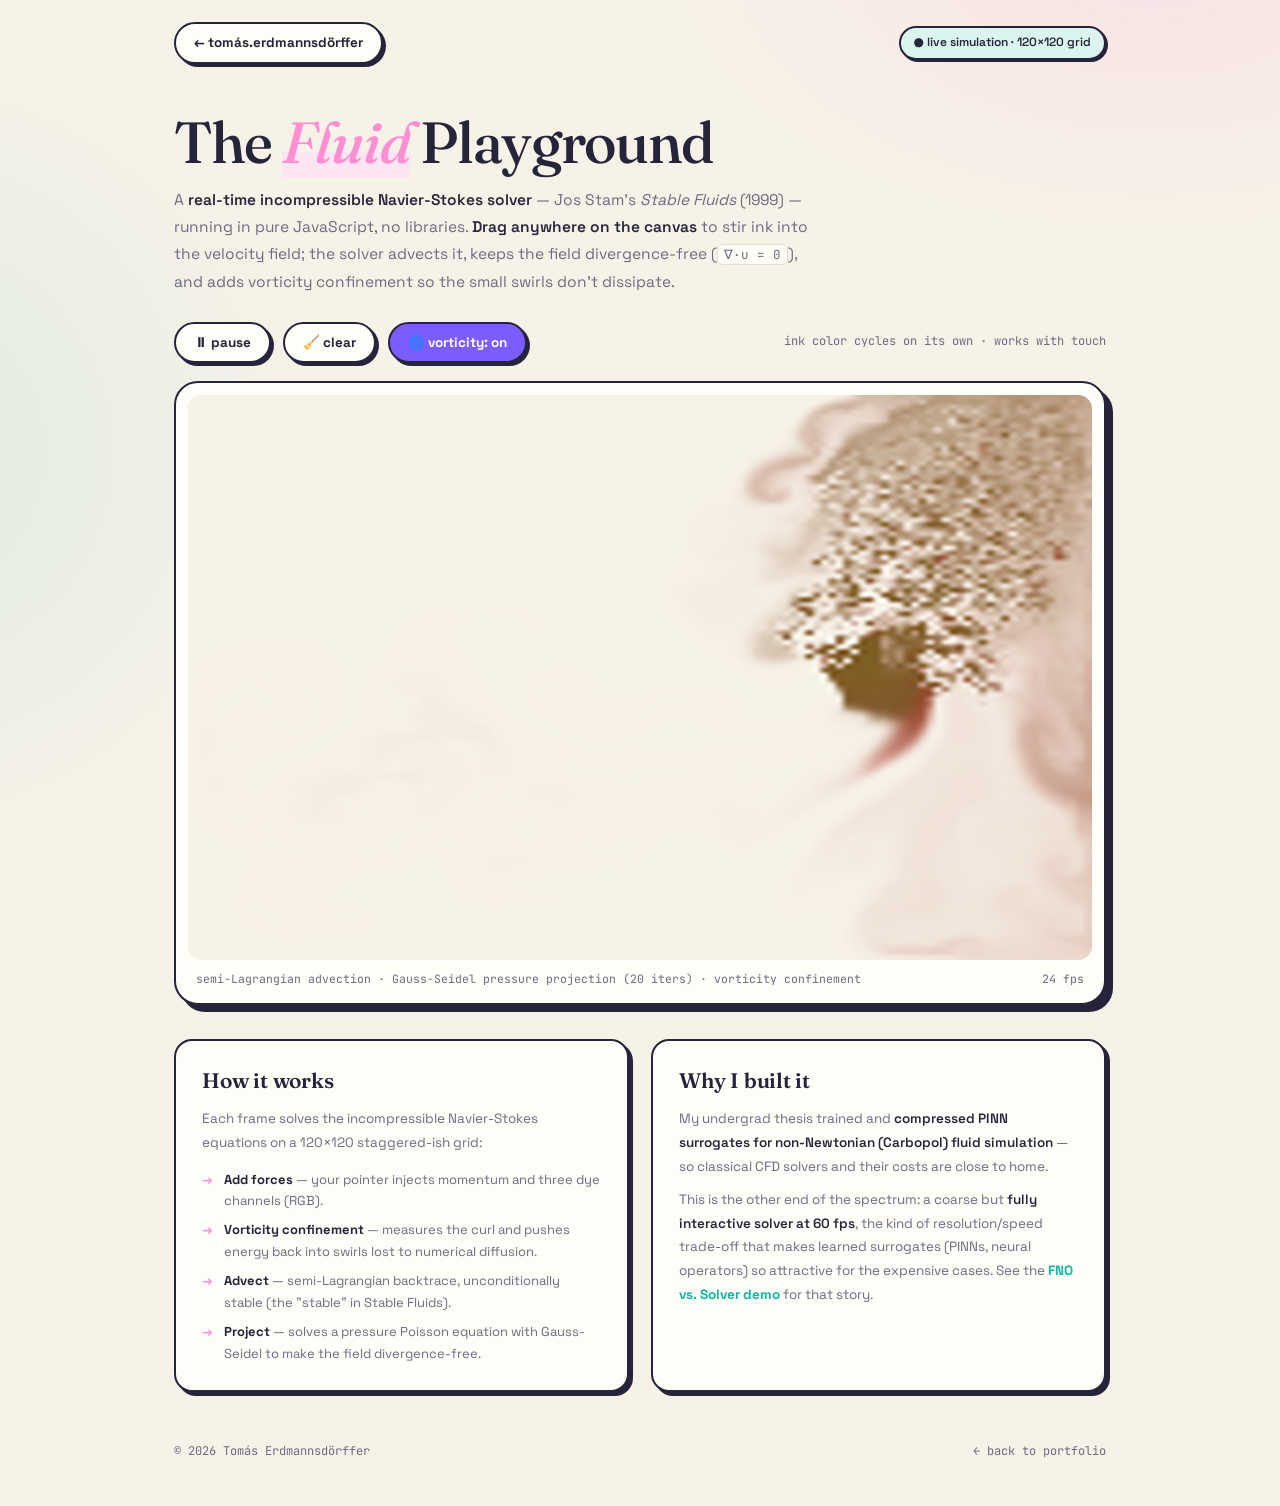
==== projects/fluid-playground/index.html @ 270fd9d8 "full rehaul" ====
<!doctype html>
<html lang="en">
<head>
<meta charset="utf-8">
<meta name="viewport" content="width=device-width,initial-scale=1">
<title>Fluid Playground — Tomás Erdmannsdörffer</title>
<meta name="description" content="A real-time incompressible Navier-Stokes solver (Jos Stam's stable fluids) running in pure JavaScript. Drag to stir candy-colored ink.">
<link rel="icon" href="data:image/svg+xml,<svg xmlns=%22http://www.w3.org/2000/svg%22 viewBox=%220 0 100 100%22><text y=%22.9em%22 font-size=%2290%22>🌀</text></svg>">
<link rel="preconnect" href="https://fonts.googleapis.com">
<link rel="preconnect" href="https://fonts.gstatic.com" crossorigin>
<link href="https://fonts.googleapis.com/css2?family=Fraunces:ital,opsz,wght@0,9..144,500;0,9..144,600;1,9..144,500&family=Space+Grotesk:wght@400;500;600;700&family=JetBrains+Mono:wght@400;500;600&display=swap" rel="stylesheet">
<style>
:root{
  --paper:#f7f2e8; --card:#fffdf7;
  --ink:#26243a; --dim:#6e6a80; --line:#e6ddcc;
  --coral:#ff5d73; --teal:#0fb5a3; --yellow:#ffc445; --violet:#7c5cff; --pink:#ff8fd2;
  --coral-bg:#ffe7ea; --teal-bg:#dcf4ef; --yellow-bg:#fff3d4; --violet-bg:#ebe4ff; --pink-bg:#ffe4f3;
  --body:'Space Grotesk', system-ui, sans-serif;
  --display:'Fraunces', Georgia, serif;
  --mono:'JetBrains Mono', ui-monospace, Menlo, monospace;
}
*{box-sizing:border-box}
html,body{margin:0;padding:0}
body{
  background:var(--paper);color:var(--ink);font-family:var(--body);font-size:15.5px;line-height:1.65;
  -webkit-font-smoothing:antialiased;
  background-image:
    radial-gradient(800px 460px at 90% -5%, rgba(255,143,210,.16), transparent 60%),
    radial-gradient(700px 700px at -8% 50%, rgba(15,181,163,.10), transparent 60%);
  background-attachment:fixed;
}
::selection{background:var(--yellow);color:var(--ink)}
a{color:inherit;text-decoration:none}
.shell{max-width:980px;margin:0 auto;padding:0 24px}

header{padding:22px 0}
.bar{display:flex;align-items:center;justify-content:space-between;gap:14px;flex-wrap:wrap}
.crumb{
  display:inline-flex;align-items:center;gap:8px;background:var(--card);
  border:2px solid var(--ink);border-radius:999px;padding:8px 18px;font-weight:700;font-size:13.5px;
  box-shadow:3px 3px 0 var(--ink);transition:transform .15s, box-shadow .15s;
}
.crumb:hover{transform:translate(-2px,-2px);box-shadow:5px 5px 0 var(--ink)}
.chip{
  display:inline-flex;align-items:center;gap:7px;background:var(--card);border:2px solid var(--ink);
  border-radius:999px;padding:5px 13px;font-size:12px;font-weight:600;box-shadow:2px 2px 0 var(--ink);
}
.chip.live{background:var(--teal-bg)}

h1{font-family:var(--display);font-weight:500;font-size:clamp(34px,5.4vw,58px);line-height:1.05;letter-spacing:-.02em;margin:26px 0 14px}
h1 em{font-style:italic;color:var(--pink);background:linear-gradient(transparent 64%,var(--pink-bg) 64%)}
.lede{color:var(--dim);max-width:640px;margin:0 0 26px;line-height:1.75}
.lede b{color:var(--ink);font-weight:600}
.lede code{font-family:var(--mono);font-size:12.5px;background:var(--card);border:1.5px solid var(--line);border-radius:6px;padding:1px 6px}

.controls{display:flex;gap:12px;flex-wrap:wrap;align-items:center;margin-bottom:18px}
.btn{
  display:inline-flex;align-items:center;gap:8px;padding:10px 18px;border:2px solid var(--ink);
  border-radius:999px;background:var(--card);color:var(--ink);font-family:var(--body);
  font-size:13.5px;font-weight:700;cursor:pointer;box-shadow:3px 3px 0 var(--ink);
  transition:transform .15s, box-shadow .15s;
}
.btn:hover{transform:translate(-2px,-2px);box-shadow:5px 5px 0 var(--ink)}
.btn:active{transform:translate(1px,1px);box-shadow:1px 1px 0 var(--ink)}
.btn.on{background:var(--violet);color:#fff}
.hint{font-family:var(--mono);font-size:12px;color:var(--dim);margin-left:auto}

.stage{
  background:var(--card);border:2px solid var(--ink);border-radius:24px;
  box-shadow:7px 7px 0 var(--ink);padding:12px;margin-bottom:34px;
}
#fluid{
  display:block;width:100%;height:auto;aspect-ratio:16/10;border-radius:14px;
  background:var(--paper);cursor:crosshair;touch-action:none;
}
.stage .foot{display:flex;justify-content:space-between;align-items:center;gap:10px;flex-wrap:wrap;padding:10px 8px 2px;font-family:var(--mono);font-size:11.5px;color:var(--dim)}

.explain{display:grid;grid-template-columns:1fr 1fr;gap:22px;margin-bottom:40px}
@media (max-width:720px){.explain{grid-template-columns:1fr}}
.card{background:var(--card);border:2px solid var(--ink);border-radius:18px;padding:22px 26px;box-shadow:4px 4px 0 var(--ink)}
.card h3{font-family:var(--display);font-size:21px;font-weight:600;margin:0 0 10px;letter-spacing:-.01em}
.card p{color:var(--dim);font-size:13.5px;margin:0 0 10px;line-height:1.75}
.card p b{color:var(--ink);font-weight:600}
.card code{font-family:var(--mono);font-size:12px;background:var(--paper);border:1.5px solid var(--line);border-radius:6px;padding:1px 6px}
.steps{margin:8px 0 0;padding:0;list-style:none;font-size:13px;color:var(--dim)}
.steps li{padding:4px 0 4px 22px;position:relative}
.steps li::before{content:"→";position:absolute;left:0;color:var(--pink);font-weight:700}
.steps li b{color:var(--ink)}

footer{padding:10px 0 44px;font-family:var(--mono);font-size:12px;color:var(--dim);display:flex;justify-content:space-between;flex-wrap:wrap;gap:10px}
@media (prefers-reduced-motion: reduce){ *{transition-duration:.01ms !important} }
</style>
</head>
<body>

<div class="shell">

<header>
  <div class="bar">
    <a class="crumb" href="../../">← tomás.erdmannsdörffer</a>
    <span class="chip live">● live simulation · 120×120 grid</span>
  </div>
</header>

<h1>The <em>Fluid</em> Playground</h1>
<p class="lede">
  A <b>real-time incompressible Navier-Stokes solver</b> — Jos Stam's <i>Stable Fluids</i> (1999) —
  running in pure JavaScript, no libraries. <b>Drag anywhere on the canvas</b> to stir ink into the
  velocity field; the solver advects it, keeps the field divergence-free
  (<code>∇·u = 0</code>), and adds vorticity confinement so the small swirls don't dissipate.
</p>

<div class="controls">
  <button class="btn" id="btnPause">⏸ pause</button>
  <button class="btn" id="btnClear">🧹 clear</button>
  <button class="btn on" id="btnVort">🌀 vorticity: on</button>
  <span class="hint">ink color cycles on its own · works with touch</span>
</div>

<div class="stage">
  <canvas id="fluid" aria-label="Interactive fluid simulation — drag to stir colored ink"></canvas>
  <div class="foot">
    <span>semi-Lagrangian advection · Gauss-Seidel pressure projection (20 iters) · vorticity confinement</span>
    <span id="fps">— fps</span>
  </div>
</div>

<div class="explain">
  <div class="card">
    <h3>How it works</h3>
    <p>Each frame solves the incompressible Navier-Stokes equations on a 120×120 staggered-ish grid:</p>
    <ul class="steps">
      <li><b>Add forces</b> — your pointer injects momentum and three dye channels (RGB).</li>
      <li><b>Vorticity confinement</b> — measures the curl and pushes energy back into swirls lost to numerical diffusion.</li>
      <li><b>Advect</b> — semi-Lagrangian backtrace, unconditionally stable (the "stable" in Stable Fluids).</li>
      <li><b>Project</b> — solves a pressure Poisson equation with Gauss-Seidel to make the field divergence-free.</li>
    </ul>
  </div>
  <div class="card">
    <h3>Why I built it</h3>
    <p>
      My undergrad thesis trained and <b>compressed PINN surrogates for non-Newtonian (Carbopol)
      fluid simulation</b> — so classical CFD solvers and their costs are close to home.
    </p>
    <p>
      This is the other end of the spectrum: a coarse but <b>fully interactive solver at 60&nbsp;fps</b>,
      the kind of resolution/speed trade-off that makes learned surrogates (PINNs, neural operators)
      so attractive for the expensive cases. See the <a href="../fno-vs-solver/" style="font-weight:700;color:var(--teal)">FNO vs. Solver demo</a> for that story.
    </p>
  </div>
</div>

<footer>
  <span>© 2026 Tomás Erdmannsdörffer</span>
  <a href="../../">← back to portfolio</a>
</footer>

</div>

<script>
(function(){
'use strict';

/* ---------- simulation state (Stam, "Real-Time Fluid Dynamics for Games") ---------- */
var N = 120;                       // interior cells per side
var SZ = (N + 2) * (N + 2);
function IX(i, j){ return i + (N + 2) * j; }

var u  = new Float32Array(SZ), v  = new Float32Array(SZ);
var u0 = new Float32Array(SZ), v0 = new Float32Array(SZ);
var dR = new Float32Array(SZ), dG = new Float32Array(SZ), dB = new Float32Array(SZ);
var d0 = new Float32Array(SZ);
var curl = new Float32Array(SZ);

var DT = 0.1;
var DISSIPATION = 0.994;
var VORT_EPS = 2.4;
var vortOn = true, paused = false;

function set_bnd(b, x){
  for(var i = 1; i <= N; i++){
    x[IX(0,     i)] = b === 1 ? -x[IX(1, i)] : x[IX(1, i)];
    x[IX(N + 1, i)] = b === 1 ? -x[IX(N, i)] : x[IX(N, i)];
    x[IX(i,     0)] = b === 2 ? -x[IX(i, 1)] : x[IX(i, 1)];
    x[IX(i, N + 1)] = b === 2 ? -x[IX(i, N)] : x[IX(i, N)];
  }
  x[IX(0, 0)]         = .5 * (x[IX(1, 0)] + x[IX(0, 1)]);
  x[IX(0, N + 1)]     = .5 * (x[IX(1, N + 1)] + x[IX(0, N)]);
  x[IX(N + 1, 0)]     = .5 * (x[IX(N, 0)] + x[IX(N + 1, 1)]);
  x[IX(N + 1, N + 1)] = .5 * (x[IX(N, N + 1)] + x[IX(N + 1, N)]);
}

function lin_solve(b, x, x0, a, c, iter){
  var cr = 1 / c;
  for(var k = 0; k < iter; k++){
    for(var j = 1; j <= N; j++){
      var row = (N + 2) * j;
      for(var i = 1; i <= N; i++){
        var id = i + row;
        x[id] = (x0[id] + a * (x[id - 1] + x[id + 1] + x[id - (N + 2)] + x[id + (N + 2)])) * cr;
      }
    }
    set_bnd(b, x);
  }
}

function advect(b, d, dPrev, uu, vv){
  var dt0 = DT * N;
  for(var j = 1; j <= N; j++){
    for(var i = 1; i <= N; i++){
      var id = IX(i, j);
      var x = i - dt0 * uu[id], y = j - dt0 * vv[id];
      if(x < .5) x = .5; if(x > N + .5) x = N + .5;
      if(y < .5) y = .5; if(y > N + .5) y = N + .5;
      var i0 = x | 0, i1 = i0 + 1, j0 = y | 0, j1 = j0 + 1;
      var s1 = x - i0, s0 = 1 - s1, t1 = y - j0, t0 = 1 - t1;
      d[id] = s0 * (t0 * dPrev[IX(i0, j0)] + t1 * dPrev[IX(i0, j1)])
            + s1 * (t0 * dPrev[IX(i1, j0)] + t1 * dPrev[IX(i1, j1)]);
    }
  }
  set_bnd(b, d);
}

function project(uu, vv, p, div){
  var i, j, id;
  for(j = 1; j <= N; j++) for(i = 1; i <= N; i++){
    id = IX(i, j);
    div[id] = -.5 * (uu[id + 1] - uu[id - 1] + vv[id + (N + 2)] - vv[id - (N + 2)]) / N;
    p[id] = 0;
  }
  set_bnd(0, div); set_bnd(0, p);
  lin_solve(0, p, div, 1, 4, 20);
  for(j = 1; j <= N; j++) for(i = 1; i <= N; i++){
    id = IX(i, j);
    uu[id] -= .5 * N * (p[id + 1] - p[id - 1]);
    vv[id] -= .5 * N * (p[id + (N + 2)] - p[id - (N + 2)]);
  }
  set_bnd(1, uu); set_bnd(2, vv);
}

function vorticityConfinement(){
  var i, j, id;
  for(j = 1; j <= N; j++) for(i = 1; i <= N; i++){
    id = IX(i, j);
    curl[id] = .5 * (v[id + 1] - v[id - 1] - u[id + (N + 2)] + u[id - (N + 2)]);
  }
  for(j = 2; j < N; j++) for(i = 2; i < N; i++){
    id = IX(i, j);
    var dwdx = .5 * (Math.abs(curl[id + 1]) - Math.abs(curl[id - 1]));
    var dwdy = .5 * (Math.abs(curl[id + (N + 2)]) - Math.abs(curl[id - (N + 2)]));
    var len = Math.sqrt(dwdx * dwdx + dwdy * dwdy) + 1e-5;
    dwdx /= len; dwdy /= len;
    u[id] += DT * VORT_EPS * dwdy * curl[id];
    v[id] -= DT * VORT_EPS * dwdx * curl[id];
  }
}

function step(){
  if(vortOn) vorticityConfinement();
  // velocity: project → advect → project (zero viscosity, stability from the scheme itself)
  project(u, v, u0, v0);
  u0.set(u); v0.set(v);
  advect(1, u, u0, u0, v0);
  advect(2, v, v0, u0, v0);
  project(u, v, u0, v0);
  // dye: dissipate then advect each channel
  advectDye(dR); advectDye(dG); advectDye(dB);
}
function advectDye(d){
  for(var k = 0; k < SZ; k++) d0[k] = d[k] * DISSIPATION;
  advect(0, d, d0, u, v);
}

/* ---------- injection ---------- */
var hue = Math.random() * 360;
function hsl2rgb(h, s, l){
  h = ((h % 360) + 360) % 360;
  var c = (1 - Math.abs(2 * l - 1)) * s;
  var x = c * (1 - Math.abs((h / 60) % 2 - 1));
  var m = l - c / 2, r = 0, g = 0, b = 0;
  if(h < 60){ r = c; g = x; } else if(h < 120){ r = x; g = c; }
  else if(h < 180){ g = c; b = x; } else if(h < 240){ g = x; b = c; }
  else if(h < 300){ r = x; b = c; } else { r = c; b = x; }
  return [r + m, g + m, b + m];
}

function inject(gx, gy, dx, dy, amount){
  var col = hsl2rgb(hue, .85, .58);
  var rad = 2;
  for(var oj = -rad; oj <= rad; oj++){
    for(var oi = -rad; oi <= rad; oi++){
      var i = Math.round(gx) + oi, j = Math.round(gy) + oj;
      if(i < 1 || i > N || j < 1 || j > N) continue;
      var fall = Math.max(0, 1 - (oi * oi + oj * oj) / (rad * rad + 1));
      var id = IX(i, j);
      u[id] += dx * 14 * fall;
      v[id] += dy * 14 * fall;
      dR[id] = Math.min(1.6, dR[id] + col[0] * amount * fall);
      dG[id] = Math.min(1.6, dG[id] + col[1] * amount * fall);
      dB[id] = Math.min(1.6, dB[id] + col[2] * amount * fall);
    }
  }
}

/* ---------- pointer ---------- */
var canvas = document.getElementById('fluid');
var dragging = false, px = 0, py = 0, lastInteract = -1e9;

function toGrid(e){
  var r = canvas.getBoundingClientRect();
  return [ (e.clientX - r.left) / r.width * N, (e.clientY - r.top) / r.height * N ];
}
canvas.addEventListener('pointerdown', function(e){
  dragging = true;
  var g = toGrid(e); px = g[0]; py = g[1];
  lastInteract = performance.now();
  canvas.setPointerCapture(e.pointerId);
});
canvas.addEventListener('pointermove', function(e){
  if(!dragging) return;
  var g = toGrid(e);
  inject(g[0], g[1], g[0] - px, g[1] - py, .55);
  px = g[0]; py = g[1];
  lastInteract = performance.now();
});
addEventListener('pointerup', function(){ dragging = false; });

/* idle attract mode: a wandering emitter keeps it alive until the user plays */
var autoT = 0;
function autoSwirl(dt){
  autoT += dt;
  var cx = N / 2 + N * .3 * Math.sin(autoT * .7);
  var cy = N / 2 + N * .28 * Math.sin(autoT * 1.13 + 1.4);
  var dx = N * .3 * .7 * Math.cos(autoT * .7) * dt;
  var dy = N * .28 * 1.13 * Math.cos(autoT * 1.13 + 1.4) * dt;
  inject(cx, cy, dx * 2.4, dy * 2.4, .3);
}

/* ---------- controls ---------- */
document.getElementById('btnClear').addEventListener('click', function(){
  u.fill(0); v.fill(0); dR.fill(0); dG.fill(0); dB.fill(0);
});
var btnPause = document.getElementById('btnPause');
btnPause.addEventListener('click', function(){
  paused = !paused;
  btnPause.textContent = paused ? '▶ play' : '⏸ pause';
  btnPause.classList.toggle('on', paused);
});
var btnVort = document.getElementById('btnVort');
btnVort.addEventListener('click', function(){
  vortOn = !vortOn;
  btnVort.textContent = '🌀 vorticity: ' + (vortOn ? 'on' : 'off');
  btnVort.classList.toggle('on', vortOn);
});

/* ---------- rendering ---------- */
var off = document.createElement('canvas');
off.width = N; off.height = N;
var offCtx = off.getContext('2d');
var img = offCtx.createImageData(N, N);
var ctx = canvas.getContext('2d');

function sizeCanvas(){
  var r = canvas.getBoundingClientRect();
  var dpr = Math.min(window.devicePixelRatio || 1, 1.5);
  canvas.width  = Math.max(2, Math.round(r.width * dpr));
  canvas.height = Math.max(2, Math.round(r.height * dpr));
}
sizeCanvas();
addEventListener('resize', sizeCanvas, { passive:true });

var PR = 247, PG = 242, PB = 232;   // paper color
function render(){
  var data = img.data, k = 0;
  for(var j = 1; j <= N; j++){
    for(var i = 1; i <= N; i++){
      var id = IX(i, j);
      var r = dR[id], g = dG[id], b = dB[id];
      var tot = r + g + b;
      var a = 1 - Math.exp(-tot * 2.2);
      if(tot < 1e-6){
        data[k] = PR; data[k+1] = PG; data[k+2] = PB;
      } else {
        var inv = 1 / tot;
        data[k]   = PR * (1 - a) + (r * inv * 255) * a;
        data[k+1] = PG * (1 - a) + (g * inv * 255) * a;
        data[k+2] = PB * (1 - a) + (b * inv * 255) * a;
      }
      data[k+3] = 255;
      k += 4;
    }
  }
  offCtx.putImageData(img, 0, 0);
  ctx.imageSmoothingEnabled = true;
  ctx.imageSmoothingQuality = 'high';
  ctx.drawImage(off, 0, 0, canvas.width, canvas.height);
}

/* ---------- main loop ---------- */
var reduced = matchMedia('(prefers-reduced-motion: reduce)').matches;
var fpsEl = document.getElementById('fps'), frames = 0, fpsT = performance.now();
var last = performance.now();

function loop(now){
  requestAnimationFrame(loop);
  var dt = Math.min((now - last) / 1000, .05);
  last = now;
  if(document.hidden) return;
  if(!paused){
    hue += 28 * dt;
    if(!reduced && now - lastInteract > 2500) autoSwirl(dt);
    step();
  }
  render();
  frames++;
  if(now - fpsT > 1000){
    fpsEl.textContent = frames + ' fps';
    frames = 0; fpsT = now;
  }
}
requestAnimationFrame(loop);

/* seed a first splash so the canvas is never empty */
inject(N * .5, N * .55, 1.2, -.8, .9);
inject(N * .35, N * .45, -.8, .9, .9);

})();
</script>

</body>
</html>
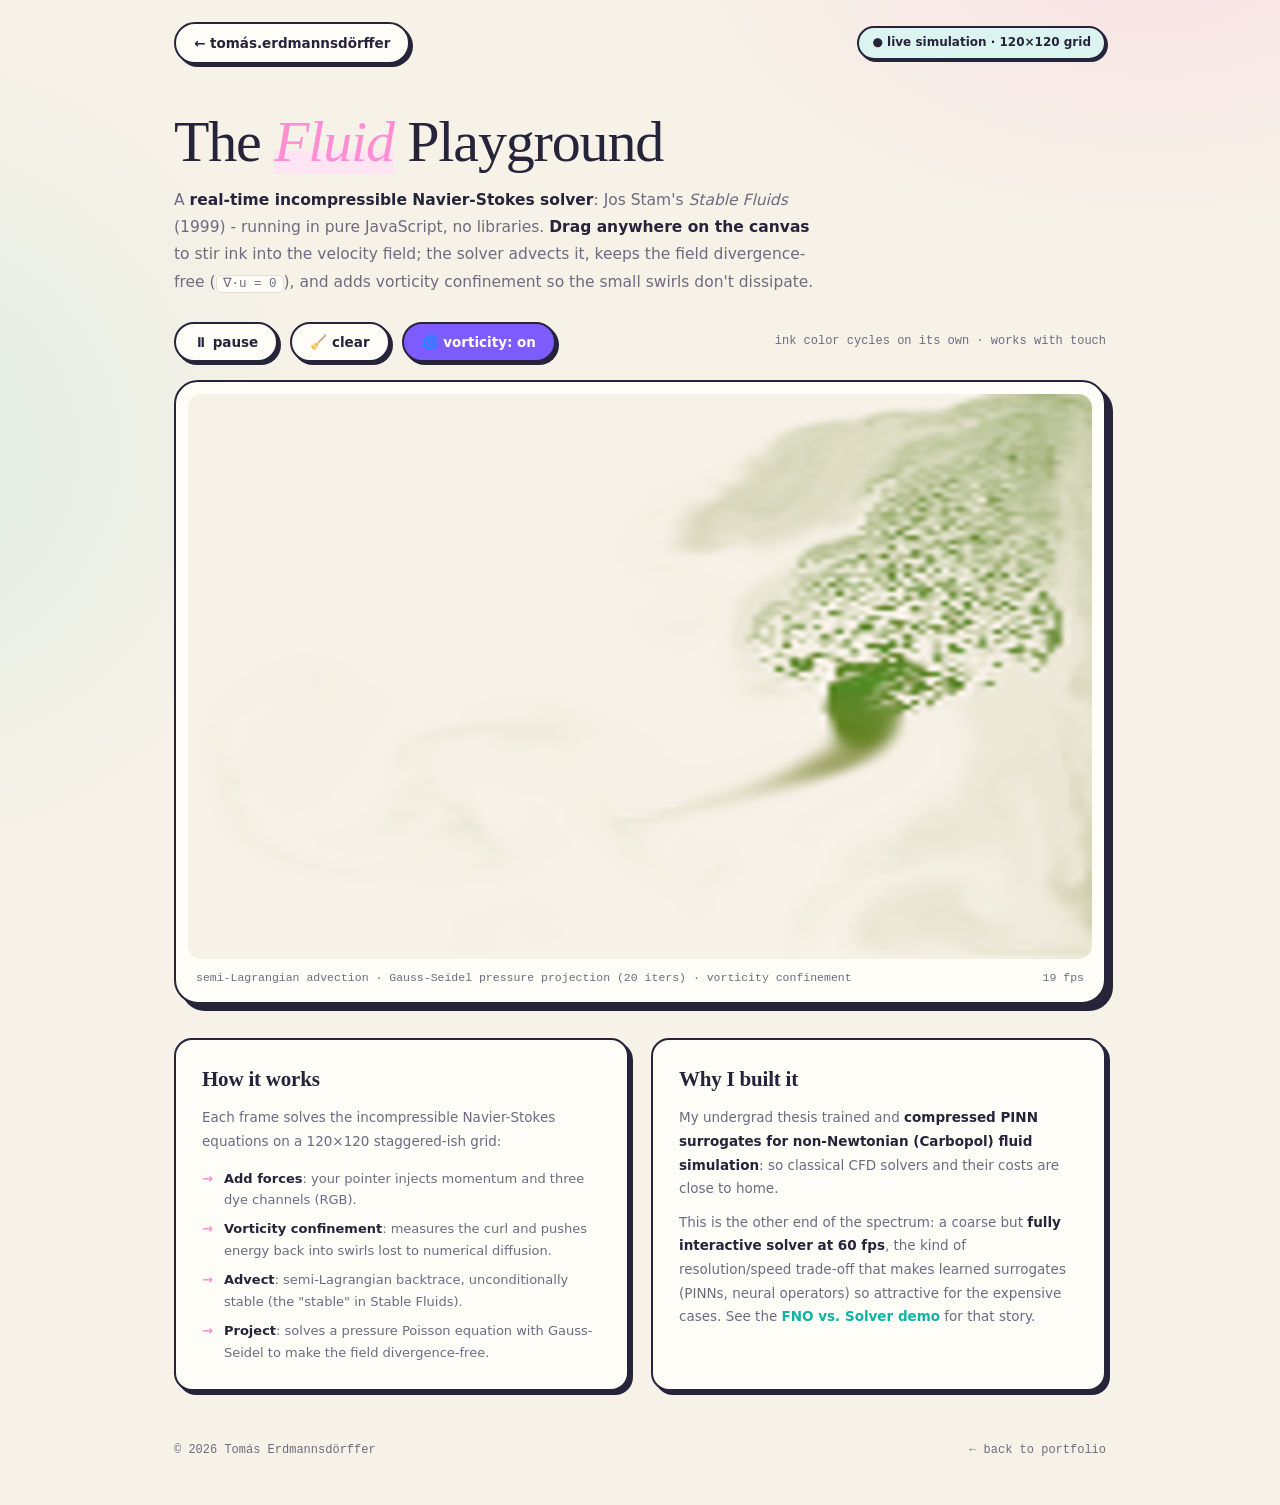
==== commit 9037fc34: "Revamp: modular architecture, hero toy playground, buddy rework, mobile fixes" ====
--- a/projects/fluid-playground/index.html
+++ b/projects/fluid-playground/index.html
@@ -3,12 +3,15 @@
 <head>
 <meta charset="utf-8">
 <meta name="viewport" content="width=device-width,initial-scale=1">
-<title>Fluid Playground — Tomás Erdmannsdörffer</title>
+<title>Fluid Playground - Tomás Erdmannsdörffer</title>
 <meta name="description" content="A real-time incompressible Navier-Stokes solver (Jos Stam's stable fluids) running in pure JavaScript. Drag to stir candy-colored ink.">
 <link rel="icon" href="data:image/svg+xml,<svg xmlns=%22http://www.w3.org/2000/svg%22 viewBox=%220 0 100 100%22><text y=%22.9em%22 font-size=%2290%22>🌀</text></svg>">
-<link rel="preconnect" href="https://fonts.googleapis.com">
-<link rel="preconnect" href="https://fonts.gstatic.com" crossorigin>
-<link href="https://fonts.googleapis.com/css2?family=Fraunces:ital,opsz,wght@0,9..144,500;0,9..144,600;1,9..144,500&family=Space+Grotesk:wght@400;500;600;700&family=JetBrains+Mono:wght@400;500;600&display=swap" rel="stylesheet">
+<style>
+@font-face{font-family:'Fraunces';src:url('../../fonts/fraunces.woff2') format('woff2');font-weight:400 600;font-style:normal;font-display:swap}
+@font-face{font-family:'Fraunces';src:url('../../fonts/fraunces-italic.woff2') format('woff2');font-weight:400 500;font-style:italic;font-display:swap}
+@font-face{font-family:'Space Grotesk';src:url('../../fonts/space-grotesk.woff2') format('woff2');font-weight:400 700;font-style:normal;font-display:swap}
+@font-face{font-family:'JetBrains Mono';src:url('../../fonts/jetbrains-mono.woff2') format('woff2');font-weight:400 600;font-style:normal;font-display:swap}
+</style>
 <style>
 :root{
   --paper:#f7f2e8; --card:#fffdf7;
@@ -104,7 +107,7 @@
 
 <h1>The <em>Fluid</em> Playground</h1>
 <p class="lede">
-  A <b>real-time incompressible Navier-Stokes solver</b> — Jos Stam's <i>Stable Fluids</i> (1999) —
+  A <b>real-time incompressible Navier-Stokes solver</b>: Jos Stam's <i>Stable Fluids</i> (1999) -
   running in pure JavaScript, no libraries. <b>Drag anywhere on the canvas</b> to stir ink into the
   velocity field; the solver advects it, keeps the field divergence-free
   (<code>∇·u = 0</code>), and adds vorticity confinement so the small swirls don't dissipate.
@@ -118,10 +121,10 @@
 </div>
 
 <div class="stage">
-  <canvas id="fluid" aria-label="Interactive fluid simulation — drag to stir colored ink"></canvas>
+  <canvas id="fluid" aria-label="Interactive fluid simulation, drag to stir colored ink"></canvas>
   <div class="foot">
     <span>semi-Lagrangian advection · Gauss-Seidel pressure projection (20 iters) · vorticity confinement</span>
-    <span id="fps">— fps</span>
+    <span id="fps">- fps</span>
   </div>
 </div>
 
@@ -130,17 +133,17 @@
     <h3>How it works</h3>
     <p>Each frame solves the incompressible Navier-Stokes equations on a 120×120 staggered-ish grid:</p>
     <ul class="steps">
-      <li><b>Add forces</b> — your pointer injects momentum and three dye channels (RGB).</li>
-      <li><b>Vorticity confinement</b> — measures the curl and pushes energy back into swirls lost to numerical diffusion.</li>
-      <li><b>Advect</b> — semi-Lagrangian backtrace, unconditionally stable (the "stable" in Stable Fluids).</li>
-      <li><b>Project</b> — solves a pressure Poisson equation with Gauss-Seidel to make the field divergence-free.</li>
+      <li><b>Add forces</b>: your pointer injects momentum and three dye channels (RGB).</li>
+      <li><b>Vorticity confinement</b>: measures the curl and pushes energy back into swirls lost to numerical diffusion.</li>
+      <li><b>Advect</b>: semi-Lagrangian backtrace, unconditionally stable (the "stable" in Stable Fluids).</li>
+      <li><b>Project</b>: solves a pressure Poisson equation with Gauss-Seidel to make the field divergence-free.</li>
     </ul>
   </div>
   <div class="card">
     <h3>Why I built it</h3>
     <p>
       My undergrad thesis trained and <b>compressed PINN surrogates for non-Newtonian (Carbopol)
-      fluid simulation</b> — so classical CFD solvers and their costs are close to home.
+      fluid simulation</b>: so classical CFD solvers and their costs are close to home.
     </p>
     <p>
       This is the other end of the spectrum: a coarse but <b>fully interactive solver at 60&nbsp;fps</b>,
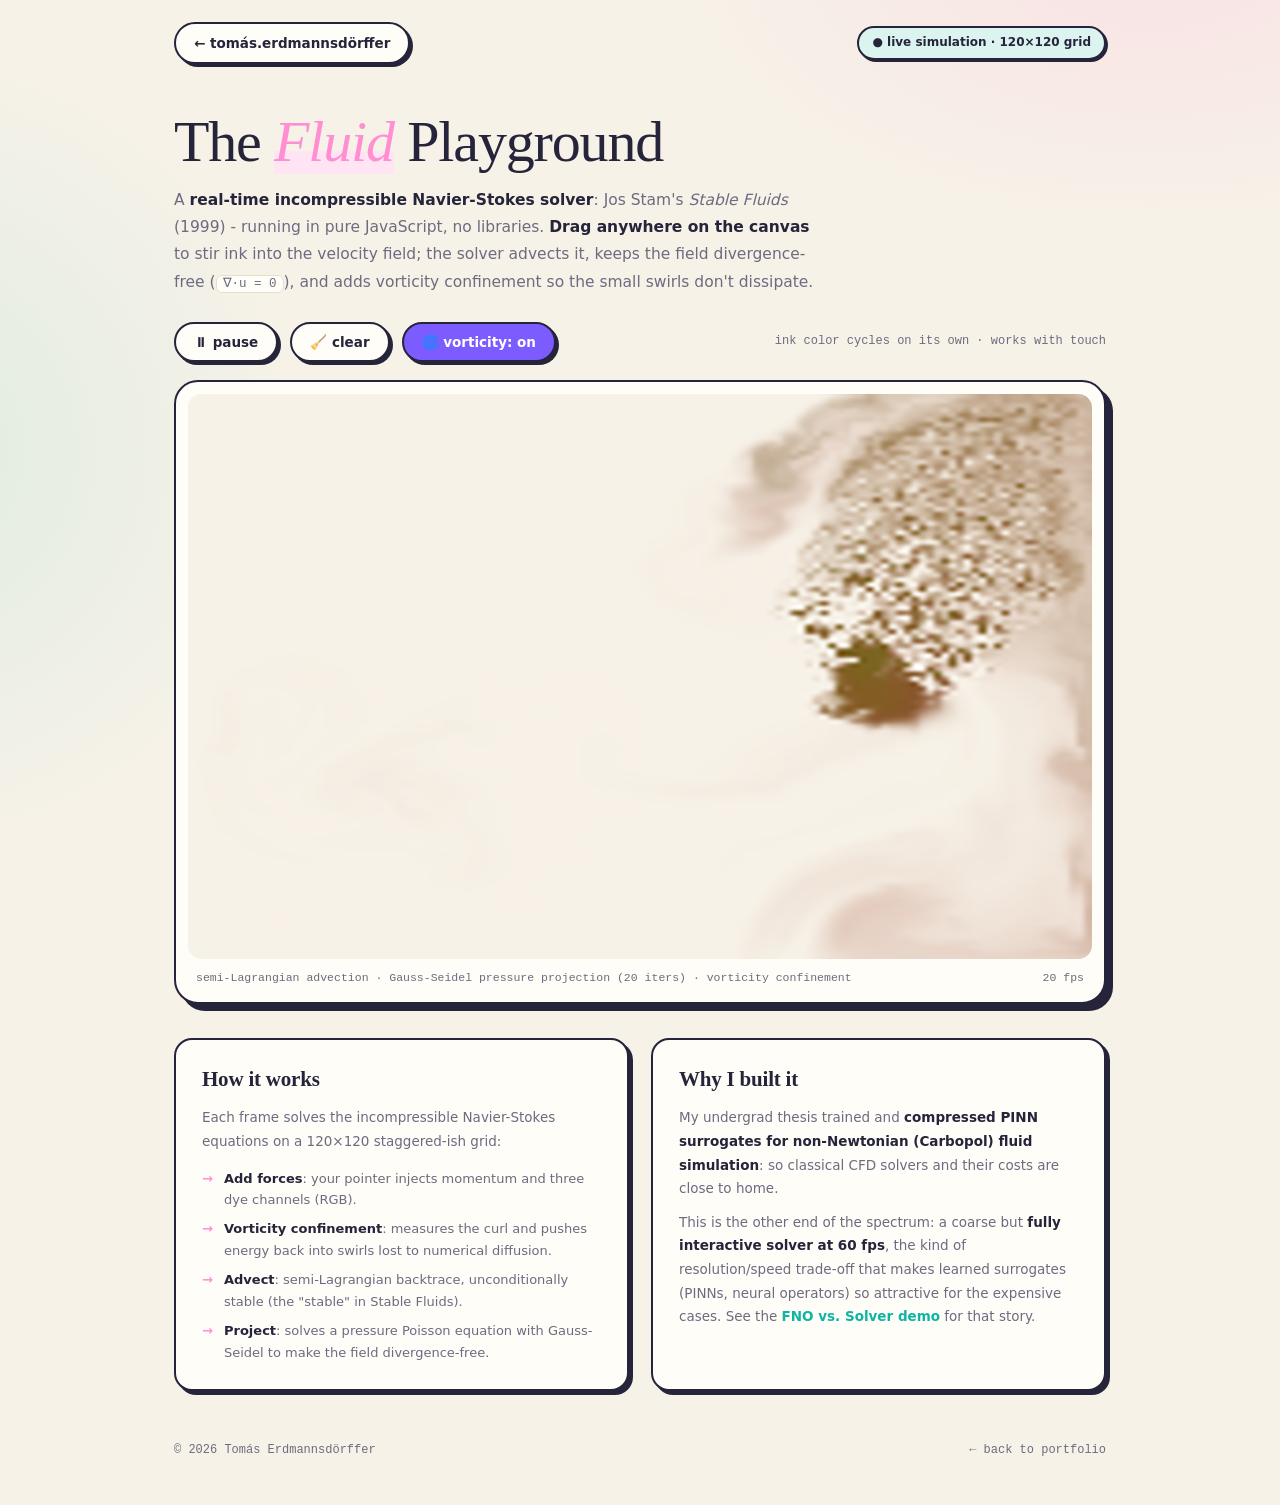
==== commit efbc6e99: "Buddy welcome intro, live measured-stat cards, view transitions" ====
--- a/projects/fluid-playground/index.html
+++ b/projects/fluid-playground/index.html
@@ -11,6 +11,11 @@
 @font-face{font-family:'Fraunces';src:url('../../fonts/fraunces-italic.woff2') format('woff2');font-weight:400 500;font-style:italic;font-display:swap}
 @font-face{font-family:'Space Grotesk';src:url('../../fonts/space-grotesk.woff2') format('woff2');font-weight:400 700;font-style:normal;font-display:swap}
 @font-face{font-family:'JetBrains Mono';src:url('../../fonts/jetbrains-mono.woff2') format('woff2');font-weight:400 600;font-style:normal;font-display:swap}
+/* view transition: the demo card on the main page morphs into this title */
+@view-transition{navigation:auto}
+h1{view-transition-name:demo-fluid}
+::view-transition-group(*){animation-duration:.35s}
+@media (prefers-reduced-motion: reduce){::view-transition-group(*),::view-transition-old(*),::view-transition-new(*){animation:none !important}}
 </style>
 <style>
 :root{
@@ -418,6 +423,16 @@
   frames++;
   if(now - fpsT > 1000){
     fpsEl.textContent = frames + ' fps';
+    // remember this visitor's best frame rate; the main page shows it on the demo card
+    if(frames >= 10){
+      try{
+        var _s = JSON.parse(localStorage.getItem('demoStats') || '{}');
+        if(!_s.fluid || frames > _s.fluid.fps){
+          _s.fluid = { fps: frames, t: Date.now() };
+          localStorage.setItem('demoStats', JSON.stringify(_s));
+        }
+      }catch(e){}
+    }
     frames = 0; fpsT = now;
   }
 }
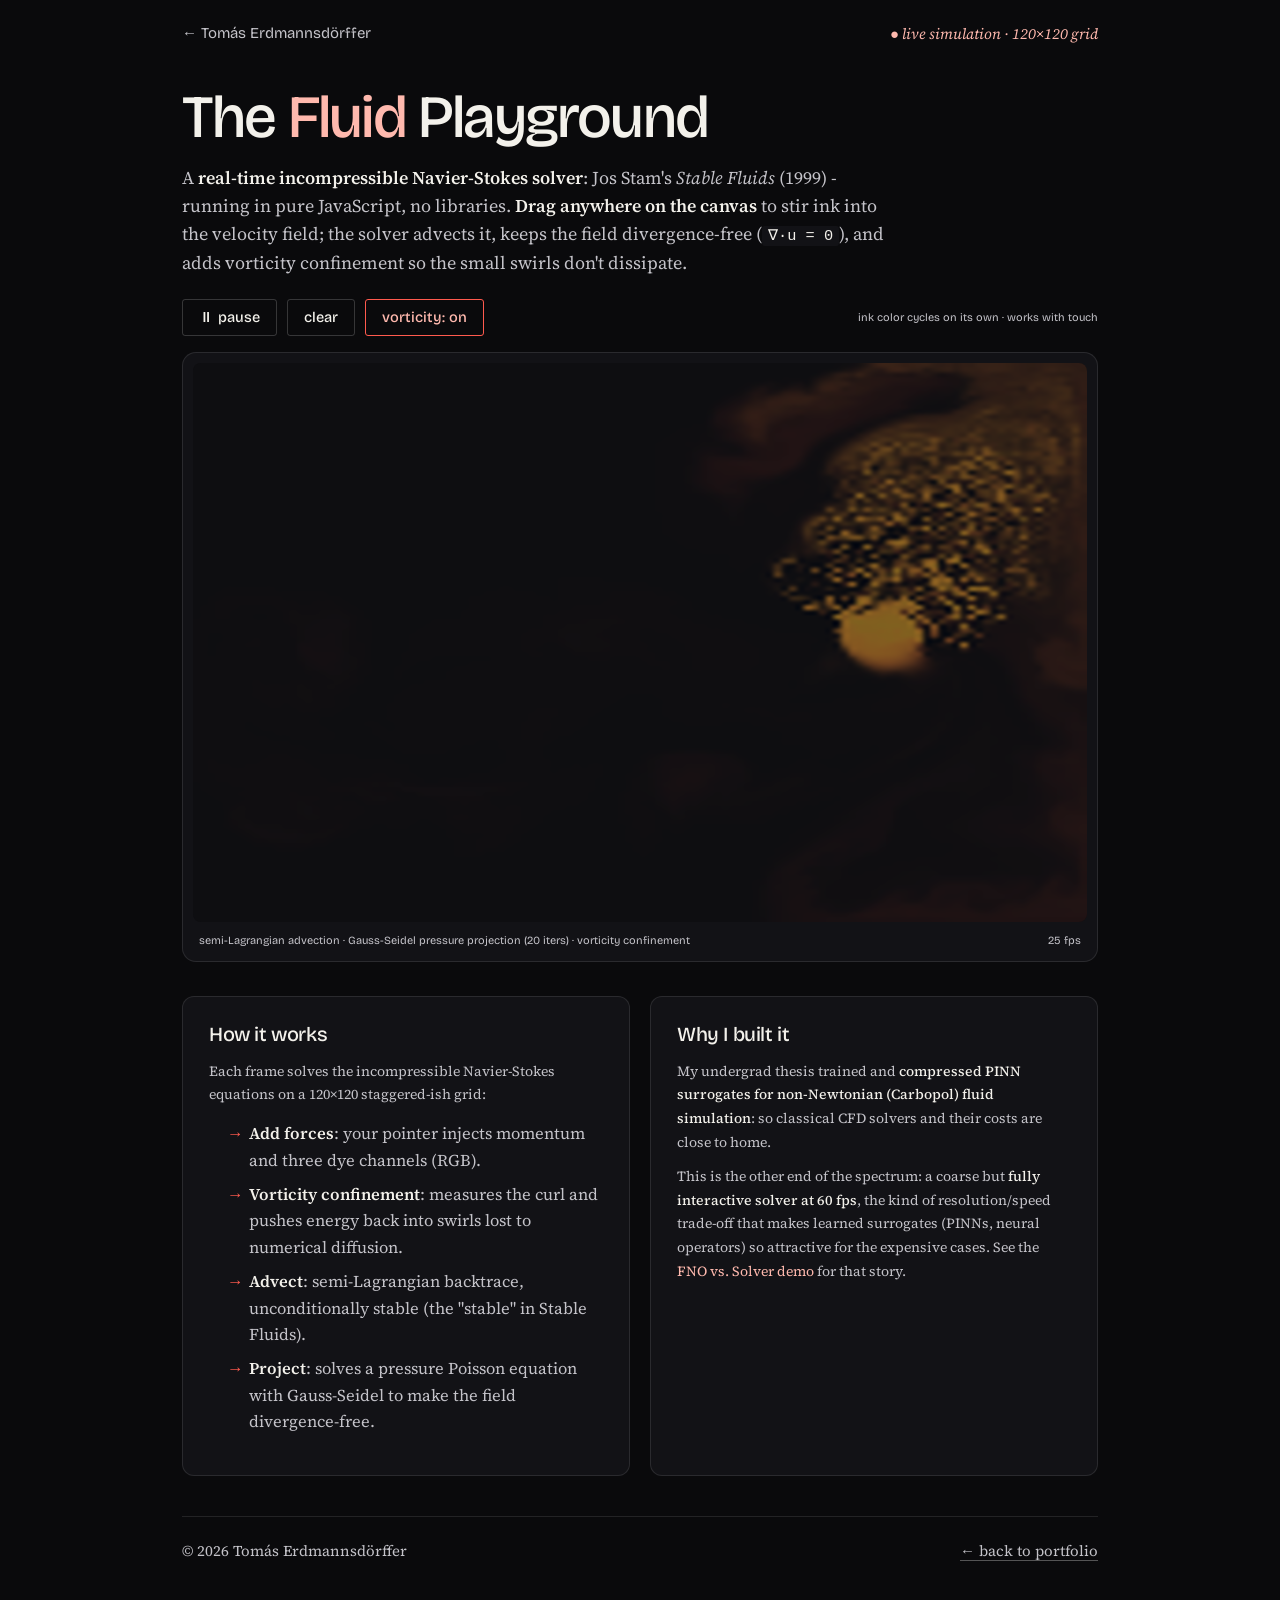
==== commit 910a00f9: "Redesign: dark editorial site, CT-derived heart, scroll motion Landing page and design system rebuil" ====
--- a/projects/fluid-playground/index.html
+++ b/projects/fluid-playground/index.html
@@ -4,99 +4,34 @@
 <meta charset="utf-8">
 <meta name="viewport" content="width=device-width,initial-scale=1">
 <title>Fluid Playground - Tomás Erdmannsdörffer</title>
-<meta name="description" content="A real-time incompressible Navier-Stokes solver (Jos Stam's stable fluids) running in pure JavaScript. Drag to stir candy-colored ink.">
-<link rel="icon" href="data:image/svg+xml,<svg xmlns=%22http://www.w3.org/2000/svg%22 viewBox=%220 0 100 100%22><text y=%22.9em%22 font-size=%2290%22>🌀</text></svg>">
+<meta name="description" content="A real-time incompressible Navier-Stokes solver (Jos Stam's stable fluids) running in pure JavaScript. Drag to stir ink through the velocity field.">
+<meta name="theme-color" content="#0a0a0c">
+<link rel="icon" href="data:image/svg+xml,<svg xmlns=%22http://www.w3.org/2000/svg%22 viewBox=%220 0 32 32%22><rect width=%2232%22 height=%2232%22 rx=%227%22 fill=%22%230a0a0c%22/><circle cx=%2216%22 cy=%2216%22 r=%227%22 fill=%22none%22 stroke=%22%23ff5a4e%22 stroke-width=%223%22/></svg>">
 <style>
-@font-face{font-family:'Fraunces';src:url('../../fonts/fraunces.woff2') format('woff2');font-weight:400 600;font-style:normal;font-display:swap}
-@font-face{font-family:'Fraunces';src:url('../../fonts/fraunces-italic.woff2') format('woff2');font-weight:400 500;font-style:italic;font-display:swap}
-@font-face{font-family:'Space Grotesk';src:url('../../fonts/space-grotesk.woff2') format('woff2');font-weight:400 700;font-style:normal;font-display:swap}
-@font-face{font-family:'JetBrains Mono';src:url('../../fonts/jetbrains-mono.woff2') format('woff2');font-weight:400 600;font-style:normal;font-display:swap}
 /* view transition: the demo card on the main page morphs into this title */
 @view-transition{navigation:auto}
 h1{view-transition-name:demo-fluid}
 ::view-transition-group(*){animation-duration:.35s}
 @media (prefers-reduced-motion: reduce){::view-transition-group(*),::view-transition-old(*),::view-transition-new(*){animation:none !important}}
 </style>
+<link rel="stylesheet" href="../../css/demo.css">
 <style>
-:root{
-  --paper:#f7f2e8; --card:#fffdf7;
-  --ink:#26243a; --dim:#6e6a80; --line:#e6ddcc;
-  --coral:#ff5d73; --teal:#0fb5a3; --yellow:#ffc445; --violet:#7c5cff; --pink:#ff8fd2;
-  --coral-bg:#ffe7ea; --teal-bg:#dcf4ef; --yellow-bg:#fff3d4; --violet-bg:#ebe4ff; --pink-bg:#ffe4f3;
-  --body:'Space Grotesk', system-ui, sans-serif;
-  --display:'Fraunces', Georgia, serif;
-  --mono:'JetBrains Mono', ui-monospace, Menlo, monospace;
-}
-*{box-sizing:border-box}
-html,body{margin:0;padding:0}
-body{
-  background:var(--paper);color:var(--ink);font-family:var(--body);font-size:15.5px;line-height:1.65;
-  -webkit-font-smoothing:antialiased;
-  background-image:
-    radial-gradient(800px 460px at 90% -5%, rgba(255,143,210,.16), transparent 60%),
-    radial-gradient(700px 700px at -8% 50%, rgba(15,181,163,.10), transparent 60%);
-  background-attachment:fixed;
-}
-::selection{background:var(--yellow);color:var(--ink)}
-a{color:inherit;text-decoration:none}
-.shell{max-width:980px;margin:0 auto;padding:0 24px}
-
-header{padding:22px 0}
-.bar{display:flex;align-items:center;justify-content:space-between;gap:14px;flex-wrap:wrap}
-.crumb{
-  display:inline-flex;align-items:center;gap:8px;background:var(--card);
-  border:2px solid var(--ink);border-radius:999px;padding:8px 18px;font-weight:700;font-size:13.5px;
-  box-shadow:3px 3px 0 var(--ink);transition:transform .15s, box-shadow .15s;
-}
-.crumb:hover{transform:translate(-2px,-2px);box-shadow:5px 5px 0 var(--ink)}
-.chip{
-  display:inline-flex;align-items:center;gap:7px;background:var(--card);border:2px solid var(--ink);
-  border-radius:999px;padding:5px 13px;font-size:12px;font-weight:600;box-shadow:2px 2px 0 var(--ink);
-}
-.chip.live{background:var(--teal-bg)}
-
-h1{font-family:var(--display);font-weight:500;font-size:clamp(34px,5.4vw,58px);line-height:1.05;letter-spacing:-.02em;margin:26px 0 14px}
-h1 em{font-style:italic;color:var(--pink);background:linear-gradient(transparent 64%,var(--pink-bg) 64%)}
-.lede{color:var(--dim);max-width:640px;margin:0 0 26px;line-height:1.75}
-.lede b{color:var(--ink);font-weight:600}
-.lede code{font-family:var(--mono);font-size:12.5px;background:var(--card);border:1.5px solid var(--line);border-radius:6px;padding:1px 6px}
-
-.controls{display:flex;gap:12px;flex-wrap:wrap;align-items:center;margin-bottom:18px}
-.btn{
-  display:inline-flex;align-items:center;gap:8px;padding:10px 18px;border:2px solid var(--ink);
-  border-radius:999px;background:var(--card);color:var(--ink);font-family:var(--body);
-  font-size:13.5px;font-weight:700;cursor:pointer;box-shadow:3px 3px 0 var(--ink);
-  transition:transform .15s, box-shadow .15s;
-}
-.btn:hover{transform:translate(-2px,-2px);box-shadow:5px 5px 0 var(--ink)}
-.btn:active{transform:translate(1px,1px);box-shadow:1px 1px 0 var(--ink)}
-.btn.on{background:var(--violet);color:#fff}
-.hint{font-family:var(--mono);font-size:12px;color:var(--dim);margin-left:auto}
-
-.stage{
-  background:var(--card);border:2px solid var(--ink);border-radius:24px;
-  box-shadow:7px 7px 0 var(--ink);padding:12px;margin-bottom:34px;
-}
-#fluid{
-  display:block;width:100%;height:auto;aspect-ratio:16/10;border-radius:14px;
-  background:var(--paper);cursor:crosshair;touch-action:none;
-}
-.stage .foot{display:flex;justify-content:space-between;align-items:center;gap:10px;flex-wrap:wrap;padding:10px 8px 2px;font-family:var(--mono);font-size:11.5px;color:var(--dim)}
-
-.explain{display:grid;grid-template-columns:1fr 1fr;gap:22px;margin-bottom:40px}
+:root{--shell:980px}
+.controls{display:flex;gap:10px;flex-wrap:wrap;align-items:center;margin-bottom:16px}
+.hint{font-family:var(--mono);font-size:11px;letter-spacing:.04em;color:var(--muted);margin-left:auto}
+.stage{background:var(--surface);border:1px solid var(--line);border-radius:14px;padding:10px;margin-bottom:34px}
+#fluid{display:block;width:100%;height:auto;aspect-ratio:16/10;border-radius:8px;background:var(--bg-2);cursor:crosshair;touch-action:none}
+.stage .foot{display:flex;justify-content:space-between;align-items:center;gap:10px;flex-wrap:wrap;padding:10px 6px 2px;font-family:var(--mono);font-size:11px;color:var(--muted)}
+.explain{display:grid;grid-template-columns:1fr 1fr;gap:20px;margin:0 0 40px;border-top:0;padding:0}
 @media (max-width:720px){.explain{grid-template-columns:1fr}}
-.card{background:var(--card);border:2px solid var(--ink);border-radius:18px;padding:22px 26px;box-shadow:4px 4px 0 var(--ink)}
-.card h3{font-family:var(--display);font-size:21px;font-weight:600;margin:0 0 10px;letter-spacing:-.01em}
-.card p{color:var(--dim);font-size:13.5px;margin:0 0 10px;line-height:1.75}
-.card p b{color:var(--ink);font-weight:600}
-.card code{font-family:var(--mono);font-size:12px;background:var(--paper);border:1.5px solid var(--line);border-radius:6px;padding:1px 6px}
-.steps{margin:8px 0 0;padding:0;list-style:none;font-size:13px;color:var(--dim)}
+.card{background:var(--surface);border:1px solid var(--line);border-radius:12px;padding:22px 26px}
+.card h3{font-size:20px;font-weight:500;letter-spacing:-.02em;margin:0 0 10px}
+.card p{color:var(--muted);font-size:14px;margin:0 0 10px;line-height:1.7}
+.card p b{color:var(--text);font-weight:500}
+.steps{margin:8px 0 0;padding:0;list-style:none;font-size:13.5px;color:var(--muted)}
 .steps li{padding:4px 0 4px 22px;position:relative}
-.steps li::before{content:"→";position:absolute;left:0;color:var(--pink);font-weight:700}
-.steps li b{color:var(--ink)}
-
-footer{padding:10px 0 44px;font-family:var(--mono);font-size:12px;color:var(--dim);display:flex;justify-content:space-between;flex-wrap:wrap;gap:10px}
-@media (prefers-reduced-motion: reduce){ *{transition-duration:.01ms !important} }
+.steps li::before{content:"→";position:absolute;left:0;color:var(--accent)}
+.steps li b{color:var(--text);font-weight:500}
 </style>
 </head>
 <body>
@@ -105,7 +40,7 @@
 
 <header>
   <div class="bar">
-    <a class="crumb" href="../../">← tomás.erdmannsdörffer</a>
+    <a class="crumb" href="../../">← Tomás Erdmannsdörffer</a>
     <span class="chip live">● live simulation · 120×120 grid</span>
   </div>
 </header>
@@ -120,8 +55,8 @@
 
 <div class="controls">
   <button class="btn" id="btnPause">⏸ pause</button>
-  <button class="btn" id="btnClear">🧹 clear</button>
-  <button class="btn on" id="btnVort">🌀 vorticity: on</button>
+  <button class="btn" id="btnClear">clear</button>
+  <button class="btn on" id="btnVort">vorticity: on</button>
   <span class="hint">ink color cycles on its own · works with touch</span>
 </div>
 
@@ -153,7 +88,7 @@
     <p>
       This is the other end of the spectrum: a coarse but <b>fully interactive solver at 60&nbsp;fps</b>,
       the kind of resolution/speed trade-off that makes learned surrogates (PINNs, neural operators)
-      so attractive for the expensive cases. See the <a href="../fno-vs-solver/" style="font-weight:700;color:var(--teal)">FNO vs. Solver demo</a> for that story.
+      so attractive for the expensive cases. See the <a href="../fno-vs-solver/" style="color:var(--accent-soft)">FNO vs. Solver demo</a> for that story.
     </p>
   </div>
 </div>
@@ -357,7 +292,7 @@
 var btnVort = document.getElementById('btnVort');
 btnVort.addEventListener('click', function(){
   vortOn = !vortOn;
-  btnVort.textContent = '🌀 vorticity: ' + (vortOn ? 'on' : 'off');
+  btnVort.textContent = 'vorticity: ' + (vortOn ? 'on' : 'off');
   btnVort.classList.toggle('on', vortOn);
 });
 
@@ -377,7 +312,7 @@
 sizeCanvas();
 addEventListener('resize', sizeCanvas, { passive:true });
 
-var PR = 247, PG = 242, PB = 232;   // paper color
+var PR = 14, PG = 14, PB = 17;   // page background
 function render(){
   var data = img.data, k = 0;
   for(var j = 1; j <= N; j++){
--- a/css/demo.css
+++ b/css/demo.css
@@ -0,0 +1,135 @@
+/* ============================================================
+   tdorffer.com - shared design system for the demo pages.
+   Same dark ground, accent and type as the landing page; each
+   page keeps only its own layout rules inline.
+   ============================================================ */
+
+@font-face{
+  font-family:'Bricolage Grotesque';
+  src:url('../fonts/bricolage-grotesque.woff2') format('woff2');
+  font-weight:200 800; font-stretch:75% 100%; font-style:normal; font-display:swap;
+}
+@font-face{
+  font-family:'Source Serif 4';
+  src:url('../fonts/source-serif-4.woff2') format('woff2');
+  font-weight:200 900; font-style:normal; font-display:swap;
+}
+@font-face{
+  font-family:'Source Serif 4';
+  src:url('../fonts/source-serif-4-italic.woff2') format('woff2');
+  font-weight:200 900; font-style:italic; font-display:swap;
+}
+
+:root{
+  --bg:#0a0a0c; --bg-2:#0e0e11; --surface:#121216; --surface-2:#17171c;
+  --line:rgba(255,255,255,.1); --line-2:rgba(255,255,255,.18);
+  --text:#f3f1eb; --muted:#c4c3c9; --dim:#c4c3c9; --faint:#6e6d76;
+  --accent:#ff5a4e; --accent-soft:#ffb9ae; --cool:#7a86ff;
+  --sans:'Bricolage Grotesque', 'Helvetica Neue', Arial, sans-serif;
+  --serif:'Source Serif 4', Georgia, serif;
+  --mono:ui-monospace, Consolas, Menlo, monospace;
+  --body:var(--serif); --display:var(--sans);
+  --shell:1100px;
+  --ease:cubic-bezier(.22,1,.36,1);
+  color-scheme:dark;
+}
+
+*{box-sizing:border-box}
+html,body{margin:0;padding:0}
+html{background:var(--bg)}
+body{
+  background:var(--bg);color:var(--text);font-family:var(--serif);font-size:17px;line-height:1.55;
+  font-optical-sizing:auto;-webkit-font-smoothing:antialiased;
+}
+::selection{background:var(--accent);color:#0a0a0c}
+a{color:inherit;text-decoration:none}
+:focus-visible{outline:2px solid var(--accent);outline-offset:3px}
+.shell{max-width:var(--shell);margin:0 auto;padding:0 clamp(18px, 4vw, 32px)}
+h1,h2,h3{font-family:var(--sans);font-weight:500;letter-spacing:-.03em}
+
+/* ---------- top bar ---------- */
+header{padding:22px 0 6px}
+.bar{display:flex;align-items:center;justify-content:space-between;gap:14px;flex-wrap:wrap}
+.crumb{font-family:var(--sans);font-size:15px;color:var(--muted);transition:color .2s}
+.crumb:hover{color:var(--text)}
+.chip{font-style:italic;font-size:15px;color:var(--muted)}
+.chip.live{color:var(--accent-soft)}
+
+/* ---------- title block ---------- */
+h1{font-size:clamp(34px, 5vw, 60px);line-height:1.02;margin:36px 0 16px}
+h1 em{font-style:normal;color:var(--accent-soft)}
+.lede{color:var(--muted);max-width:720px;margin:0 0 22px;line-height:1.55;font-size:18px}
+.lede b{color:var(--text);font-weight:600}
+.lede a{color:var(--text);text-decoration:underline;text-underline-offset:.25em;text-decoration-color:rgba(255,255,255,.35)}
+.lede code,.card code,.explain code,.modal .footnote code{
+  font-family:var(--mono);font-size:.85em;color:var(--text);
+  background:var(--surface);border-radius:3px;padding:1px 6px;
+}
+.tagrow{display:flex;gap:4px 0;flex-wrap:wrap;margin-bottom:28px;font-style:italic;color:var(--muted);font-size:15.5px}
+.tag{display:inline}
+.tag+.tag::before{content:', '}
+
+/* ---------- buttons ---------- */
+.btn,button.btn{
+  display:inline-flex;align-items:center;justify-content:center;gap:8px;
+  padding:9px 16px;border:1px solid var(--line-2);border-radius:3px;background:transparent;
+  color:var(--text);font-family:var(--sans);font-size:14.5px;font-weight:500;cursor:pointer;
+  transition:border-color .2s, background .2s, color .2s;
+}
+.btn:hover,button.btn:hover{border-color:var(--text)}
+.btn.primary,button.btn.primary{background:var(--text);color:var(--bg);border-color:var(--text)}
+.btn.primary:hover,button.btn.primary:hover{background:var(--accent);border-color:var(--accent);color:#0a0a0c}
+.btn.on{border-color:var(--accent);color:var(--accent-soft)}
+.btn:disabled,button.btn:disabled{opacity:.45;cursor:not-allowed}
+
+/* ---------- form controls ---------- */
+input[type=range]{
+  -webkit-appearance:none;appearance:none;width:100%;height:2px;background:var(--line-2);
+  border-radius:0;outline:none;cursor:pointer;
+}
+input[type=range]::-webkit-slider-thumb{
+  -webkit-appearance:none;appearance:none;width:14px;height:14px;background:var(--text);border:0;border-radius:50%;cursor:pointer;
+}
+input[type=range]::-moz-range-thumb{width:14px;height:14px;background:var(--text);border:0;border-radius:50%;cursor:pointer}
+input[type=range]:focus-visible{outline-offset:8px}
+select,input[type=text],input[type=password]{
+  background:var(--bg-2);color:var(--text);border:1px solid var(--line-2);border-radius:3px;
+  padding:8px 10px;font-family:var(--mono);font-size:13px;
+}
+select:focus,input[type=text]:focus,input[type=password]:focus{outline:none;border-color:var(--text)}
+
+/* ---------- explainer ---------- */
+.explain{border-top:1px solid var(--line);padding:36px 0 8px;margin:24px 0 40px}
+.explain h2{font-size:clamp(24px, 3vw, 34px);line-height:1.1;margin:0 0 16px}
+.explain h2 em{font-style:normal;color:var(--accent-soft)}
+.explain p{color:var(--muted);margin:0 0 13px;max-width:70ch;font-size:17px;line-height:1.55}
+.explain p b,.explain ul li b{color:var(--text);font-weight:600}
+.explain .eq{
+  background:var(--surface);padding:13px 18px;margin:14px 0;border-left:2px solid var(--accent);
+  border-radius:0 3px 3px 0;font-family:var(--mono);font-size:14px;color:var(--text);overflow-x:auto;
+}
+.explain h4{font-family:var(--sans);font-size:16px;font-weight:600;color:var(--text);margin:26px 0 8px}
+.explain ul{color:var(--muted);font-size:16.5px;padding-left:18px;line-height:1.6;margin:0 0 13px}
+
+/* ---------- footer ---------- */
+footer{
+  border-top:1px solid var(--line);padding:22px 0 44px;font-size:15px;color:var(--muted);
+  display:flex;justify-content:space-between;flex-wrap:wrap;gap:10px;
+}
+footer a{text-decoration:underline;text-underline-offset:.25em;text-decoration-color:rgba(255,255,255,.3)}
+footer a:hover{color:var(--text)}
+
+/* ---------- labels inside the page-specific blocks: sentence case, no tracking.
+   (body-prefixed so they outrank the pages' own inline rules) ---------- */
+body .badge,body .stat .k,body .racer .stat .k,body .panel h3,body .panel-h,body .verdict .lbl,
+body .msg .role,body .viz-card .sub,body .ctrl .hint,body .stage .foot,body .hint,body .opt .loss,
+body .settings-bar .lbl,body .colorbar,body .racer .sub,body .strip .s .n,body .chunk-card .score,
+body .panel-body .stat .v,body .cite,body .msg .modenote,body .empty-state,body .ctrl label,
+body .stat .v,body .racer .stat .v,body .lr .val,body .ctrl label .val,body .ctrl label .v{
+  font-family:var(--sans);text-transform:none;letter-spacing:0;font-style:normal;
+}
+body .pde-box,body .prompt-block,body .explain .eq,body .chunk-card .sec{font-family:var(--mono);text-transform:none;letter-spacing:0}
+body .stat .v,body .racer .stat .v,body .ctrl label .val,body .ctrl label .v{font-variant-numeric:tabular-nums}
+body .stat .k,body .racer .stat .k,body .panel h3,body .panel-h,body .verdict .lbl{font-size:12.5px;color:var(--muted)}
+
+@media (prefers-reduced-motion: reduce){ *{transition-duration:.01ms !important;animation-duration:.01ms !important} }
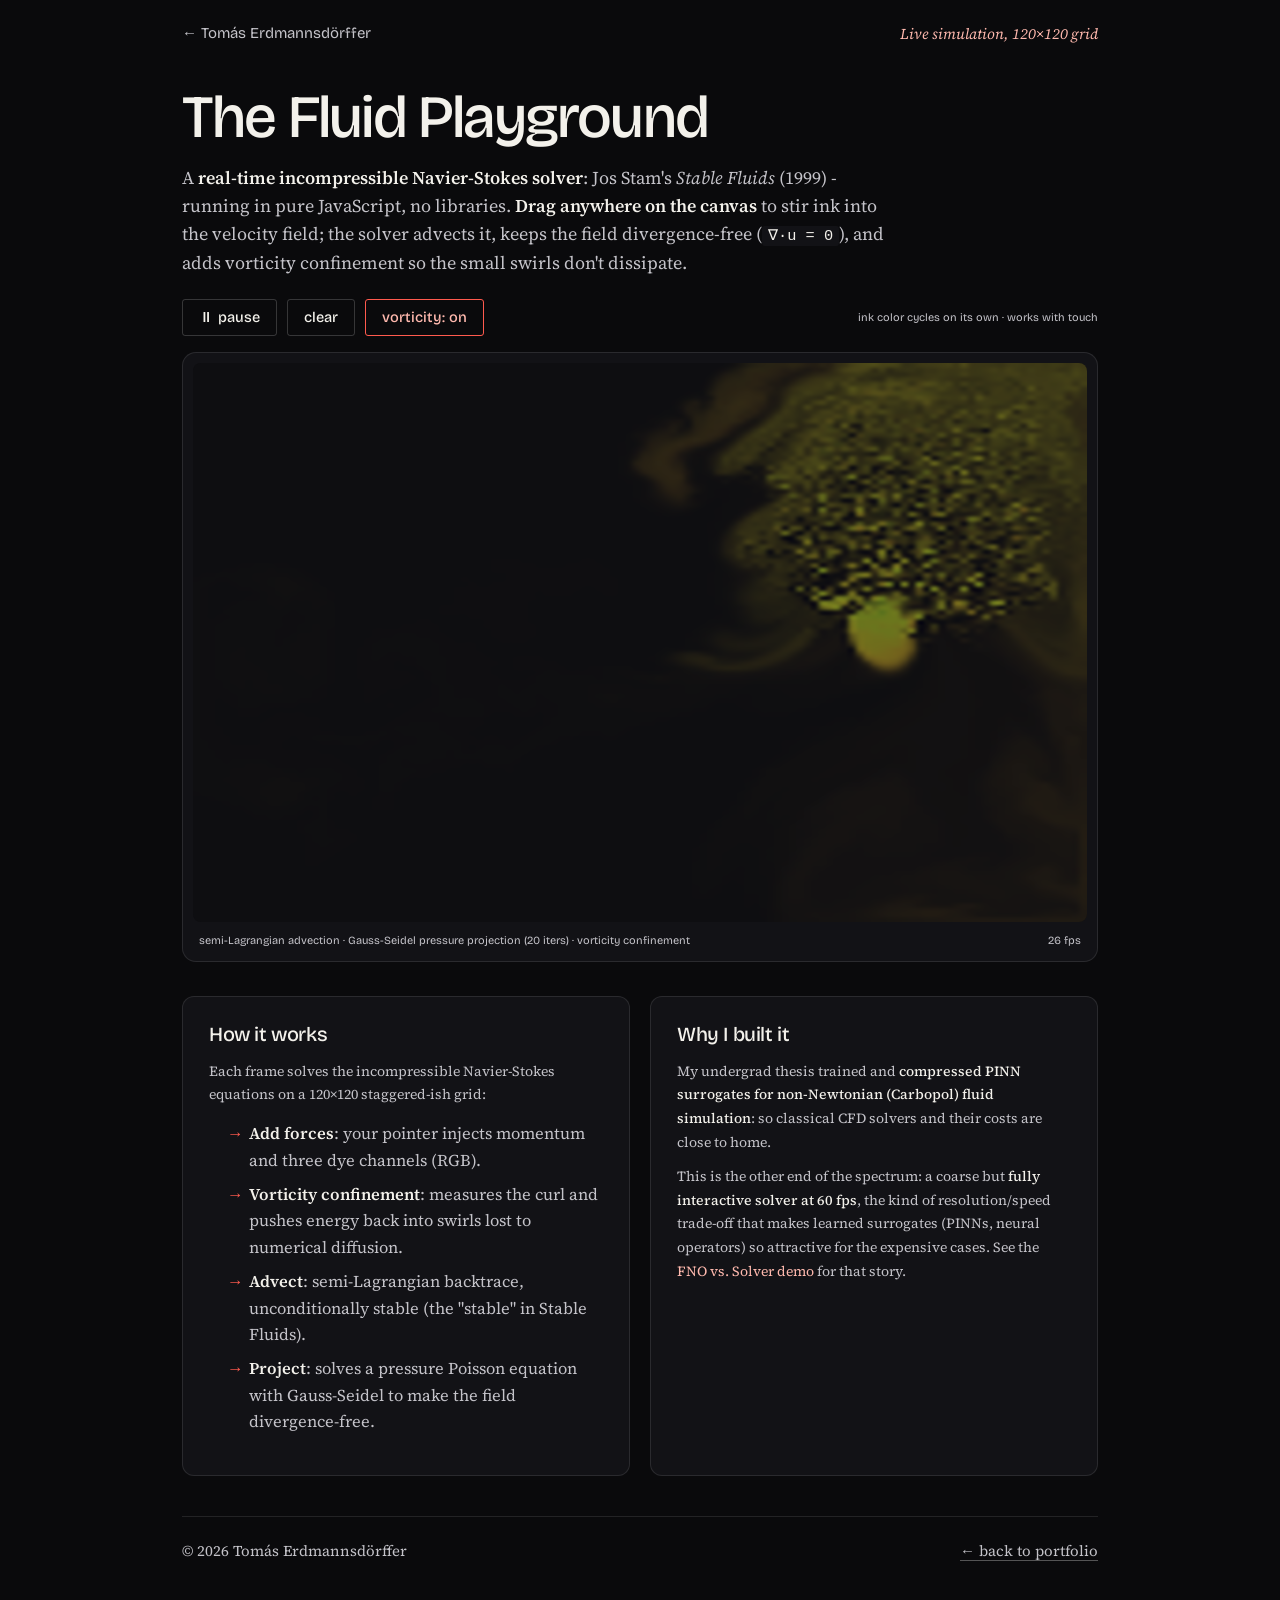
==== commit 085500a3: "Redesign: split stage with a living heart, demos as live chapters - The CT heart stays pinned beside" ====
--- a/projects/fluid-playground/index.html
+++ b/projects/fluid-playground/index.html
@@ -41,7 +41,7 @@
 <header>
   <div class="bar">
     <a class="crumb" href="../../">← Tomás Erdmannsdörffer</a>
-    <span class="chip live">● live simulation · 120×120 grid</span>
+    <span class="chip live">Live simulation, 120×120 grid</span>
   </div>
 </header>
 
--- a/css/demo.css
+++ b/css/demo.css
@@ -57,7 +57,7 @@
 
 /* ---------- title block ---------- */
 h1{font-size:clamp(34px, 5vw, 60px);line-height:1.02;margin:36px 0 16px}
-h1 em{font-style:normal;color:var(--accent-soft)}
+h1 em{font-style:normal;color:inherit}
 .lede{color:var(--muted);max-width:720px;margin:0 0 22px;line-height:1.55;font-size:18px}
 .lede b{color:var(--text);font-weight:600}
 .lede a{color:var(--text);text-decoration:underline;text-underline-offset:.25em;text-decoration-color:rgba(255,255,255,.35)}
@@ -101,12 +101,12 @@
 /* ---------- explainer ---------- */
 .explain{border-top:1px solid var(--line);padding:36px 0 8px;margin:24px 0 40px}
 .explain h2{font-size:clamp(24px, 3vw, 34px);line-height:1.1;margin:0 0 16px}
-.explain h2 em{font-style:normal;color:var(--accent-soft)}
+.explain h2 em{font-style:normal;color:inherit}
 .explain p{color:var(--muted);margin:0 0 13px;max-width:70ch;font-size:17px;line-height:1.55}
 .explain p b,.explain ul li b{color:var(--text);font-weight:600}
 .explain .eq{
-  background:var(--surface);padding:13px 18px;margin:14px 0;border-left:2px solid var(--accent);
-  border-radius:0 3px 3px 0;font-family:var(--mono);font-size:14px;color:var(--text);overflow-x:auto;
+  background:var(--surface);padding:13px 18px;margin:14px 0;
+  border-radius:3px;font-family:var(--mono);font-size:14px;color:var(--text);overflow-x:auto;
 }
 .explain h4{font-family:var(--sans);font-size:16px;font-weight:600;color:var(--text);margin:26px 0 8px}
 .explain ul{color:var(--muted);font-size:16.5px;padding-left:18px;line-height:1.6;margin:0 0 13px}
@@ -132,4 +132,10 @@
 body .stat .v,body .racer .stat .v,body .ctrl label .val,body .ctrl label .v{font-variant-numeric:tabular-nums}
 body .stat .k,body .racer .stat .k,body .panel h3,body .panel-h,body .verdict .lbl{font-size:12.5px;color:var(--muted)}
 
+/* ---------- one shape for controls and tags across the demos: a 3px corner, no pills;
+   steps are told apart by their order, not by circled numbers ---------- */
+body .badge,body .lr,body .opt,body .status,body .settings-bar,body .settings-bar button.cfg,
+body .msg .role,body .cite,body .modal button{border-radius:3px}
+body .strip .s .n{display:none}
+
 @media (prefers-reduced-motion: reduce){ *{transition-duration:.01ms !important;animation-duration:.01ms !important} }
